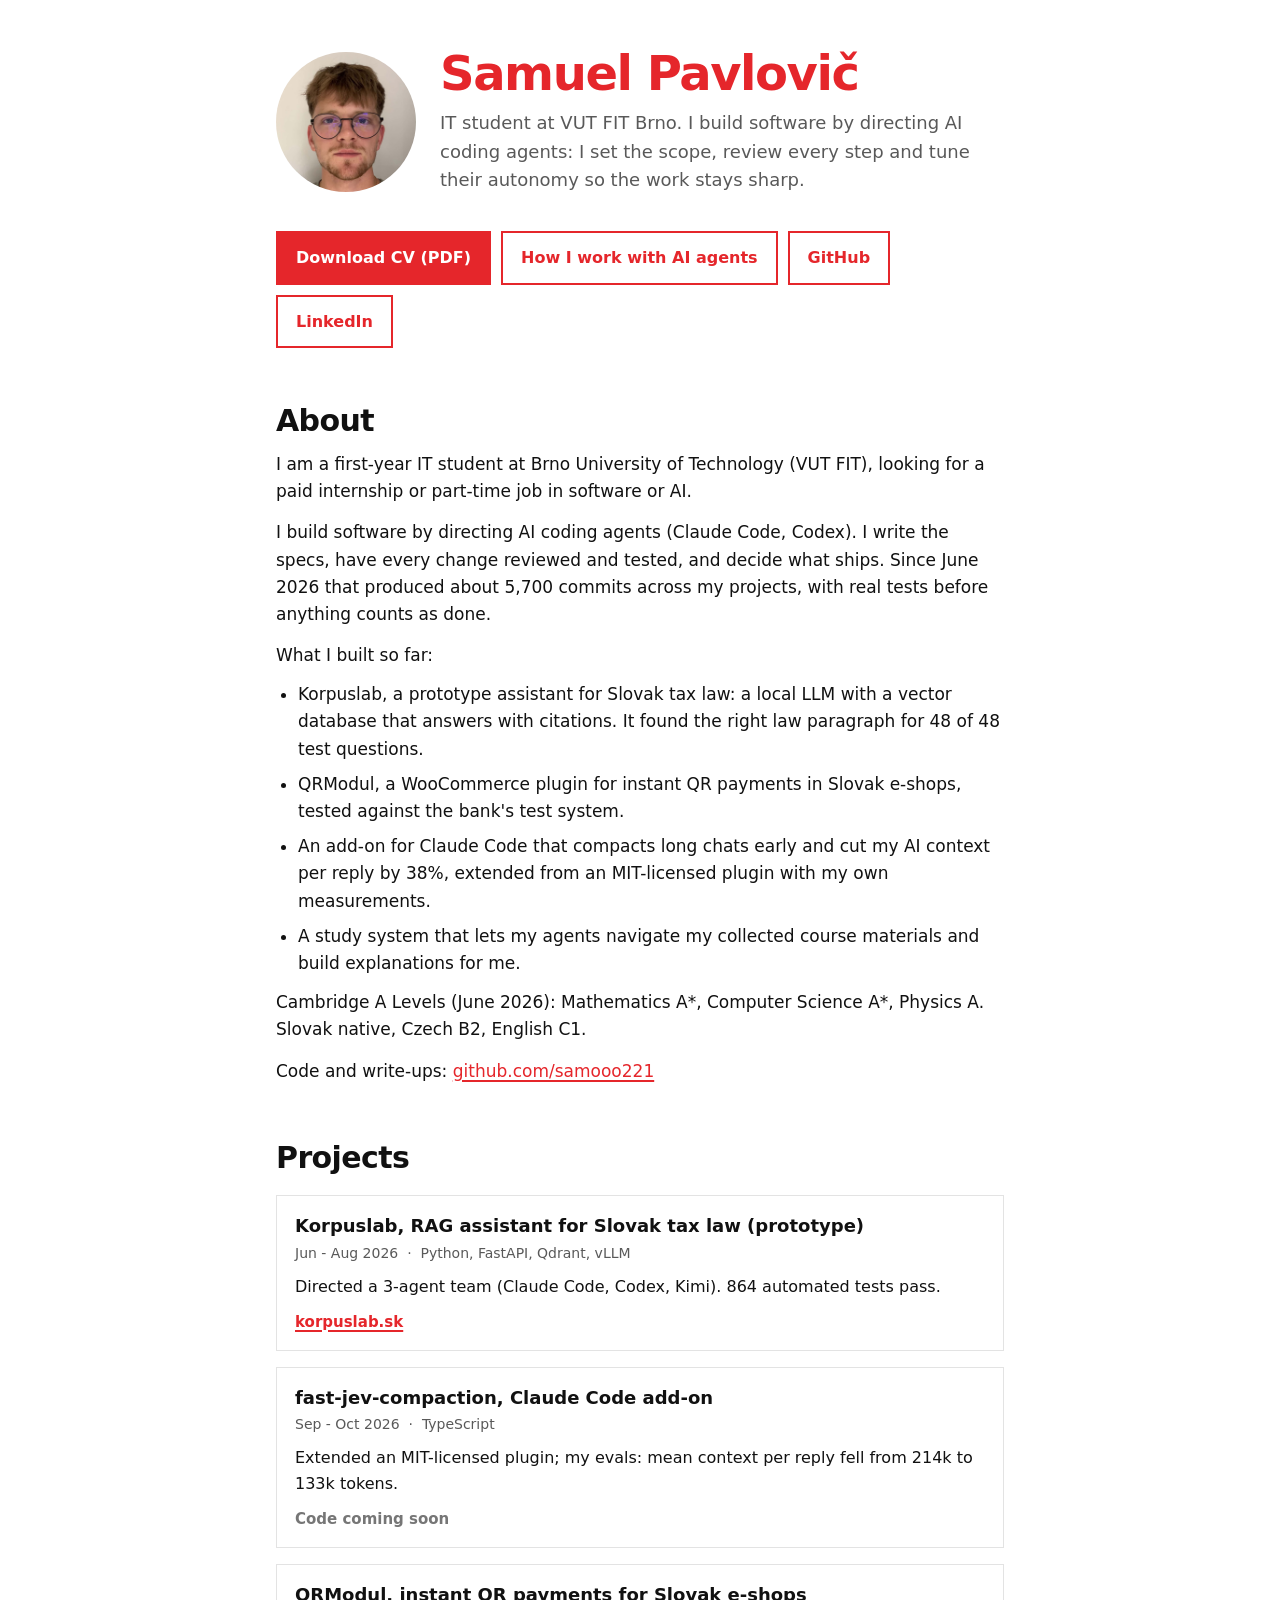
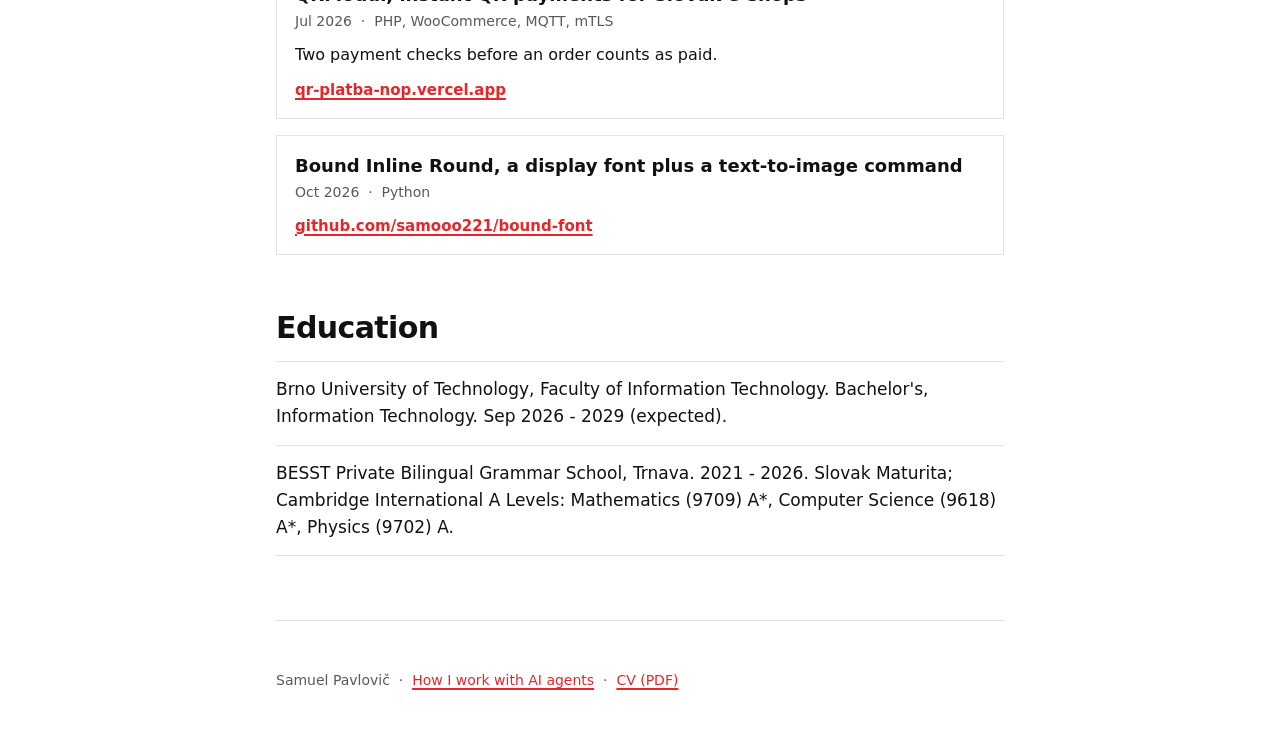
==== index.html @ 94da9de7 "Add personal site: landing page, agents case study, CV Co-Authored-By: Claude Fable 5.1 <noreply@ant" ====
<!doctype html>
<html lang="en">
<head>
<meta charset="utf-8">
<meta name="viewport" content="width=device-width, initial-scale=1">
<title>Samuel Pavlovič</title>
<meta name="description" content="IT student at VUT FIT Brno. I build software by directing AI coding agents.">
<link rel="stylesheet" href="style.css">
</head>
<body>
<div class="wrap">

<header class="hero home">
  <img src="photo.png" width="140" height="140" alt="Photo of Samuel Pavlovič">
  <div>
    <h1>Samuel Pavlovič</h1>
    <p>IT student at VUT FIT Brno. I build software by directing AI coding agents: I set the scope, review every step and tune their autonomy so the work stays sharp.</p>
  </div>
</header>

<div class="links">
  <a class="btn primary" href="cv/Pavlovic_Samuel_CV_EN.pdf">Download CV (PDF)</a>
  <a class="btn" href="agents.html">How I work with AI agents</a>
  <a class="btn" href="https://github.com/samooo221" rel="noopener">GitHub</a>
  <a class="btn" href="https://www.linkedin.com/in/samuel-pavlovi%C4%8D-3906b141b/" rel="noopener">LinkedIn</a>
</div>

<section id="about" class="about">
  <h2>About</h2>
  <p>I am a first-year IT student at Brno University of Technology (VUT FIT), looking for a paid internship or part-time job in software or AI.</p>
  <p>I build software by directing AI coding agents (Claude Code, Codex). I write the specs, have every change reviewed and tested, and decide what ships. Since June 2026 that produced about 5,700 commits across my projects, with real tests before anything counts as done.</p>
  <p>What I built so far:</p>
  <ul>
    <li>Korpuslab, a prototype assistant for Slovak tax law: a local LLM with a vector database that answers with citations. It found the right law paragraph for 48 of 48 test questions.</li>
    <li>QRModul, a WooCommerce plugin for instant QR payments in Slovak e-shops, tested against the bank's test system.</li>
    <li>An add-on for Claude Code that compacts long chats early and cut my AI context per reply by 38%, extended from an MIT-licensed plugin with my own measurements.</li>
    <li>A study system that lets my agents navigate my collected course materials and build explanations for me.</li>
  </ul>
  <p>Cambridge A Levels (June 2026): Mathematics A*, Computer Science A*, Physics A.<br>Slovak native, Czech B2, English C1.</p>
  <p>Code and write-ups: <a href="https://github.com/samooo221" rel="noopener">github.com/samooo221</a></p>
</section>

<section id="projects">
  <h2>Projects</h2>
  <div class="cards">
    <article class="card">
      <h3>Korpuslab, RAG assistant for Slovak tax law (prototype)</h3>
      <div class="meta">Jun - Aug 2026 &nbsp;·&nbsp; Python, FastAPI, Qdrant, vLLM</div>
      <p>Directed a 3-agent team (Claude Code, Codex, Kimi). 864 automated tests pass.</p>
      <div class="go"><a href="https://korpuslab.sk" rel="noopener">korpuslab.sk</a></div>
    </article>
    <article class="card">
      <h3>fast-jev-compaction, Claude Code add-on</h3>
      <div class="meta">Sep - Oct 2026 &nbsp;·&nbsp; TypeScript</div>
      <p>Extended an MIT-licensed plugin; my evals: mean context per reply fell from 214k to 133k tokens.</p>
      <div class="go soon">Code coming soon</div>
    </article>
    <article class="card">
      <h3>QRModul, instant QR payments for Slovak e-shops</h3>
      <div class="meta">Jul 2026 &nbsp;·&nbsp; PHP, WooCommerce, MQTT, mTLS</div>
      <p>Two payment checks before an order counts as paid.</p>
      <div class="go"><a href="https://qr-platba-nop.vercel.app" rel="noopener">qr-platba-nop.vercel.app</a></div>
    </article>
    <article class="card">
      <h3>Bound Inline Round, a display font plus a text-to-image command</h3>
      <div class="meta">Oct 2026 &nbsp;·&nbsp; Python</div>
      <div class="go"><a href="https://github.com/samooo221/bound-font" rel="noopener">github.com/samooo221/bound-font</a></div>
    </article>
  </div>
</section>

<section id="education">
  <h2>Education</h2>
  <ul class="edu">
    <li>Brno University of Technology, Faculty of Information Technology. Bachelor's, Information Technology. Sep 2026 - 2029 (expected).</li>
    <li>BESST Private Bilingual Grammar School, Trnava. 2021 - 2026. Slovak Maturita; Cambridge International A Levels: Mathematics (9709) A*, Computer Science (9618) A*, Physics (9702) A.</li>
  </ul>
</section>

<footer>Samuel Pavlovič &nbsp;·&nbsp; <a href="agents.html">How I work with AI agents</a> &nbsp;·&nbsp; <a href="cv/Pavlovic_Samuel_CV_EN.pdf">CV (PDF)</a></footer>
</div>
</body>
</html>
---- style.css ----
:root{--ink:#111;--mute:#595959;--soft:#767676;--line:#e3e3e3;--bg:#fff;--tint:#f6f6f6;--red:#E5262B;--softred:#f6c4c6;
--font:system-ui,-apple-system,"Segoe UI",Roboto,Helvetica,Arial,sans-serif;}
@media (prefers-color-scheme:dark){:root{--ink:#ededed;--mute:#b0b0b0;--soft:#8c8c8c;--line:#333;--bg:#111;--tint:#1a1a1a;--softred:#5a1f21}}
*{box-sizing:border-box}
html{-webkit-text-size-adjust:100%;color-scheme:light dark}
body{margin:0;background:var(--bg);color:var(--ink);font:400 17px/1.6 var(--font);overflow-wrap:break-word}
.wrap{max-width:760px;margin:0 auto;padding:0 16px}
section{padding:56px 0 0}
h1,h2,h3,p,ul,ol,dl,dd{margin:0}
p+p{margin-top:14px}
h1{font-size:clamp(32px,7vw,56px);line-height:1.06;font-weight:700;letter-spacing:-.03em}
h2{font-size:clamp(24px,4vw,30px);line-height:1.15;font-weight:700;letter-spacing:-.02em;margin-bottom:12px}
h3{font-size:17px;line-height:1.3;font-weight:600}
.eyebrow{font-size:12px;letter-spacing:.14em;text-transform:uppercase;font-weight:600;color:var(--red);margin-bottom:14px}
.lede{color:var(--mute);font-size:18px}
a{color:var(--red);text-decoration-thickness:1.5px;text-underline-offset:3px}
a:hover{text-decoration-thickness:3px}
.bar{width:48px;height:4px;background:var(--red);margin:28px 0}
.topnav{padding:20px 0 0;font-size:15px}
/* landing hero */
header.hero{padding:48px 0 8px}
.hero.home{display:flex;gap:24px;align-items:center}
.hero.home img{width:140px;height:140px;border-radius:50%;object-fit:cover;flex:none}
.hero.home h1{color:var(--red);font-size:clamp(30px,7vw,48px)}
.hero.home p{margin-top:10px;color:var(--mute);font-size:18px}
.links{display:flex;flex-wrap:wrap;gap:10px;margin-top:28px}
.btn{display:inline-block;padding:12px 18px;border:2px solid var(--red);font-weight:600;font-size:16px;text-decoration:none;color:var(--red)}
.btn:hover{background:var(--red);color:#fff}
.btn.primary{background:var(--red);color:#fff}
.btn.primary:hover{opacity:.88}
.about ul{padding-left:22px;margin:12px 0}
.about li{margin-top:8px}
/* project cards */
.cards{display:grid;gap:16px;margin-top:20px}
.card{border:1px solid var(--line);padding:18px 18px 16px}
.card h3{font-size:18px}
.card .meta{font-size:14px;color:var(--mute);margin-top:4px}
.card p{margin-top:10px;font-size:16px}
.card .go{margin-top:10px;font-size:15px;font-weight:600}
.card .soon{color:var(--soft)}
.edu{list-style:none;padding:0;margin-top:16px}
.edu li{padding:14px 0;border-top:1px solid var(--line)}
.edu li:last-child{border-bottom:1px solid var(--line)}
/* case study */
header.hero.case{padding:40px 0 8px}
.hero .who{font-size:15px;color:var(--mute);margin-bottom:24px;font-weight:500}
.hero .who b{color:var(--ink);font-weight:600}
.hero h1 em{font-style:normal;color:var(--red)}
.hero p.sub{margin-top:22px;font-size:19px;color:var(--mute)}
.nums{display:grid;grid-template-columns:repeat(3,1fr);margin-top:28px;border-top:1px solid var(--line)}
.num{padding:22px 16px 22px 0;border-bottom:1px solid var(--line)}
.num .n{font-size:clamp(34px,5vw,44px);font-weight:700;letter-spacing:-.03em;line-height:1}
.num .u{font-size:14px;font-weight:600;color:var(--red);margin:8px 0 6px}
.num p{font-size:14.5px;line-height:1.5;color:var(--mute)}
.fine{font-size:14px;color:var(--mute);margin-top:16px}
.dia{display:block;width:100%;height:auto}
figure{margin:28px 0 0}
.figbox{border:1px solid var(--line);padding:12px;background:#fff}
.sys-wide,.evo-wide{display:block}
.sys-narrow,.evo-narrow{display:none}
.phases{list-style:none;padding:0;border-top:1px solid var(--line)}
.phases li{display:grid;grid-template-columns:44px 1fr;gap:12px;padding:16px 0;border-bottom:1px solid var(--line)}
.pid{font-weight:700;color:var(--red);font-size:15px;padding-top:2px}
.dates{font-size:13px;color:var(--soft);margin:2px 0 6px;font-weight:500}
.phases p{color:var(--mute);font-size:15.5px}
.threads{margin-top:20px;display:flex;flex-wrap:wrap;gap:8px;align-items:center}
.threads .lbl{font-size:14px;font-weight:600;flex-basis:100%;margin-bottom:2px}
.threads.evo-narrow{display:none}
.chip{border:1px solid var(--ink);padding:3px 12px;border-radius:999px;font-size:13.5px;font-weight:500}
.stack{list-style:none;padding:0}
.stack>li{border:1px solid var(--ink);padding:14px 16px;margin-bottom:22px;position:relative;background:var(--bg)}
.stack>li:not(:last-child)::after{content:"";position:absolute;left:50%;bottom:-17px;width:2px;height:12px;background:var(--soft)}
.stack h3{font-size:16px}
.stack p,.stack li li{font-size:14.5px;color:var(--mute)}
.stack ul{padding:0;list-style:none;margin-top:6px}
.stack li li{padding:3px 0}
.stack li li b{color:var(--ink);font-weight:600}
.stack .red{border-color:var(--red)}
.stack .red h3{color:var(--red)}
.ideas{margin-top:28px}
.idea{display:grid;grid-template-columns:48px 1fr;gap:8px;padding:36px 0;border-top:1px solid var(--line)}
.idx{font-size:15px;font-weight:700;color:var(--red);padding-top:3px}
.idea h3{font-size:clamp(19px,3vw,22px);letter-spacing:-.015em;margin-bottom:16px}
.idea dl{display:grid;grid-template-columns:100px 1fr;gap:12px 18px}
.idea dt{font-size:12px;font-weight:600;letter-spacing:.1em;text-transform:uppercase;color:var(--soft);padding-top:5px}
.idea dt.lim{color:var(--red)}
.idea dd{font-size:16px;line-height:1.55}
.tags{display:flex;flex-wrap:wrap;gap:6px}
.tag{font-size:12.5px;border:1px solid var(--line);padding:2px 10px;color:var(--mute);border-radius:999px}
.legend{display:flex;flex-direction:column;gap:6px;margin:20px 0 4px;font-size:14px;color:var(--mute)}
.legend span{display:inline-flex;align-items:flex-start;gap:10px}
.dot{display:inline-block;width:10px;height:10px;border-radius:50%;flex:none;margin-right:10px;border:1.5px solid var(--ink)}
.legend .dot{margin:4px 0 0}
.r-strong .dot{background:var(--red);border-color:var(--red)}
.r-soft .dot{background:var(--softred);border-color:var(--red)}
.r-partial .dot{background:var(--bg);border-color:var(--ink)}
.r-missing .dot{background:var(--bg);border-color:var(--mute);border-style:dashed}
.r-missing{color:var(--mute)}
.skills{display:grid;grid-template-columns:repeat(2,1fr);gap:8px 36px;margin-top:20px}
.sg{padding:18px 0 8px;border-top:1px solid var(--ink)}
.sg h3{font-size:14px;margin-bottom:10px}
.sg ul{list-style:none;padding:0}
.sg li{font-size:15px;padding:4px 0;display:flex;align-items:flex-start;line-height:1.4}
.sg li .dot{margin-top:5px}
.sr{position:absolute;width:1px;height:1px;overflow:hidden;clip:rect(0 0 0 0)}
.two{display:grid;grid-template-columns:1fr;gap:36px;margin-top:28px}
.two h3.col{font-size:12px;letter-spacing:.12em;text-transform:uppercase;color:var(--red);margin-bottom:6px}
ol.list{list-style:none;padding:0;counter-reset:c}
.list li{padding:16px 0;border-top:1px solid var(--line);counter-increment:c;display:grid;grid-template-columns:28px 1fr;gap:4px}
.list li::before{content:counter(c);font-size:13px;font-weight:700;color:var(--red);padding-top:3px}
.list li h3{grid-column:2;font-size:16px}
.list li p{grid-column:2;color:var(--mute);font-size:15px;margin-top:2px}
.notshown{list-style:none;padding:0;margin-top:20px}
.notshown li{padding:10px 0 10px 22px;border-top:1px solid var(--line);position:relative;font-size:15.5px;color:var(--mute)}
.notshown li::before{content:"";position:absolute;left:0;top:19px;width:8px;height:2px;background:var(--red)}
.morelist{padding-left:20px;margin-top:12px}
footer{padding:48px 0 64px;margin-top:64px;border-top:1px solid var(--line);color:var(--mute);font-size:14px}
@media (max-width:760px){
 body{font-size:16px}
 section{padding-top:48px}
 .sys-wide,.evo-wide{display:none}
 .sys-narrow,.evo-narrow{display:block}
 .threads.evo-narrow{display:flex}
 .nums{grid-template-columns:1fr 1fr}
 .idea{grid-template-columns:1fr;padding:30px 0}
 .idea dl{grid-template-columns:1fr;gap:2px}
 .idea dt{padding-top:12px}
 .skills{grid-template-columns:1fr;gap:0}
}
@media (max-width:480px){.hero.home{flex-direction:column;align-items:flex-start}}
@media (max-width:340px){.nums{grid-template-columns:1fr}}
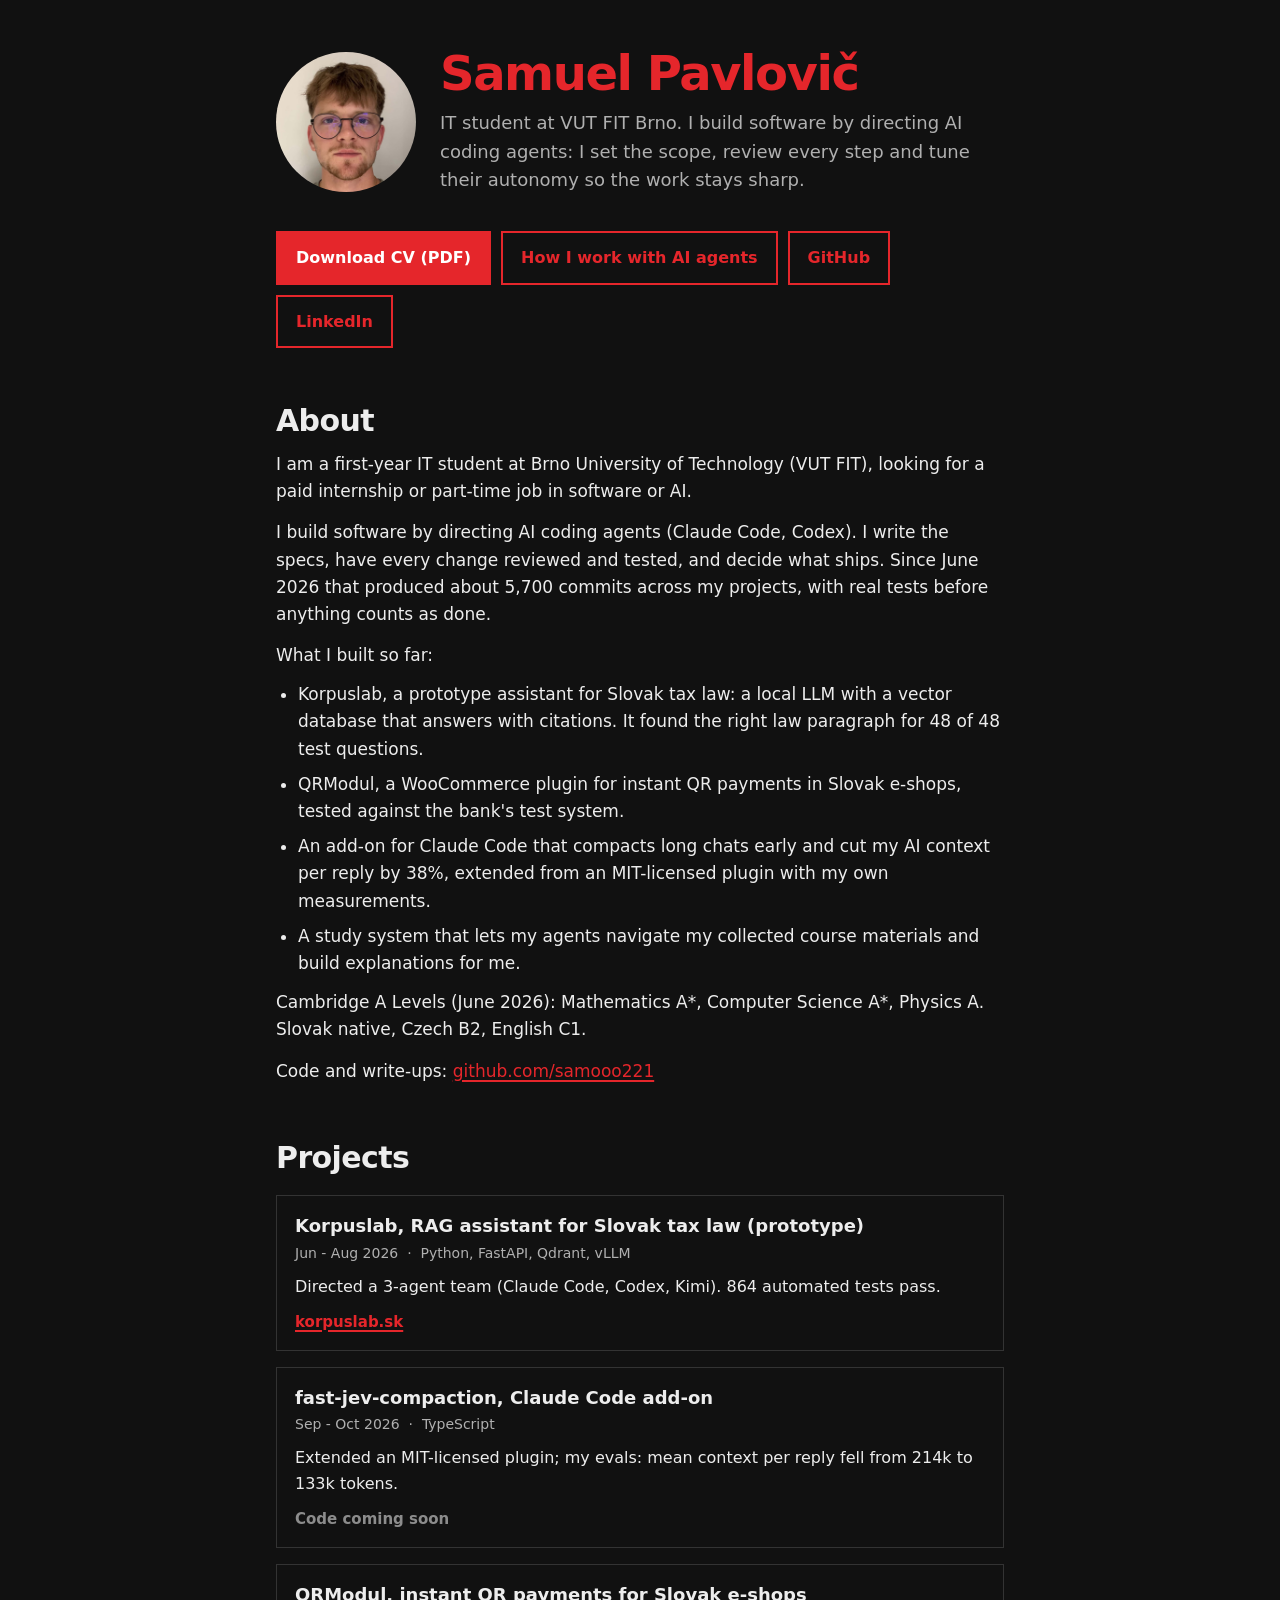
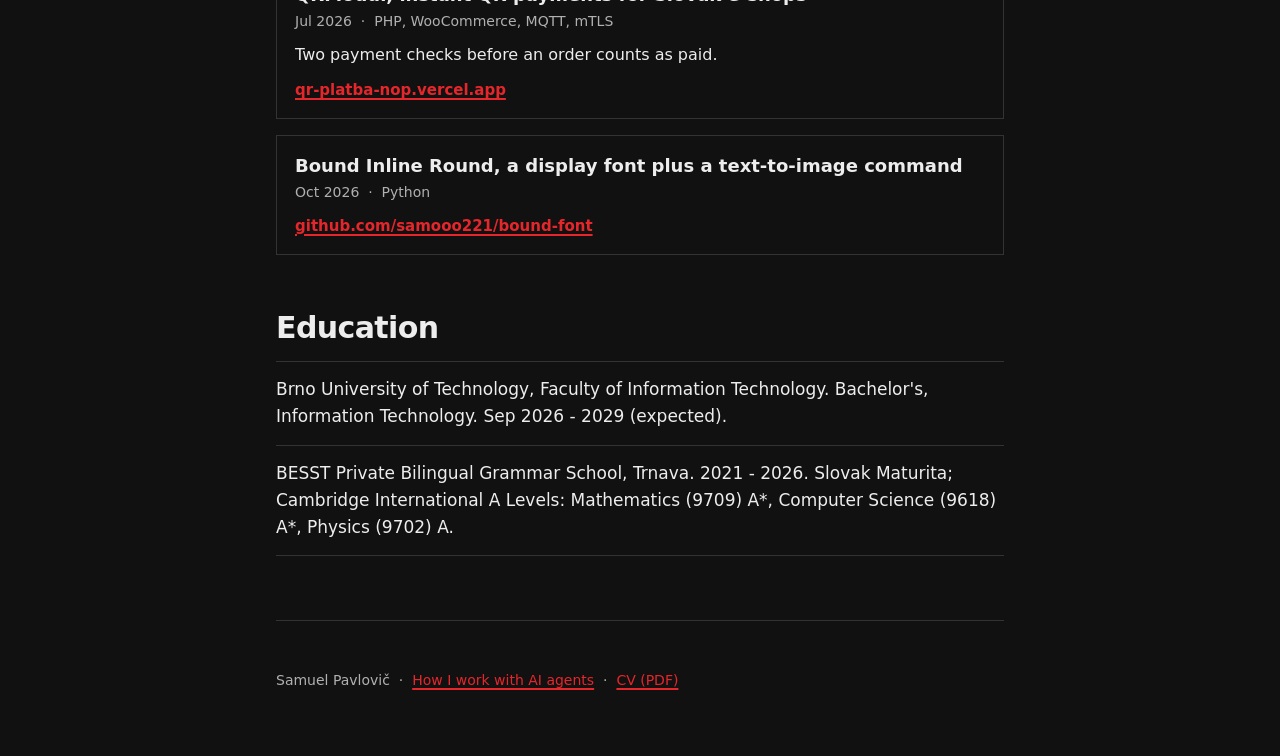
==== commit 111753cf: "Home: the agents button opens the short page Co-Authored-By: Claude Fable 5.1 <noreply@anthropic.com" ====
--- a/index.html
+++ b/index.html
@@ -20,7 +20,7 @@
 
 <div class="links">
   <a class="btn primary" href="cv/Pavlovic_Samuel_CV_EN.pdf">Download CV (PDF)</a>
-  <a class="btn" href="agents.html">How I work with AI agents</a>
+  <a class="btn" href="agents-short.html">How I work with AI agents</a>
   <a class="btn" href="https://github.com/samooo221" rel="noopener">GitHub</a>
   <a class="btn" href="https://www.linkedin.com/in/samuel-pavlovi%C4%8D-3906b141b/" rel="noopener">LinkedIn</a>
 </div>
@@ -77,7 +77,7 @@
   </ul>
 </section>
 
-<footer>Samuel Pavlovič &nbsp;·&nbsp; <a href="agents.html">How I work with AI agents</a> &nbsp;·&nbsp; <a href="cv/Pavlovic_Samuel_CV_EN.pdf">CV (PDF)</a></footer>
+<footer>Samuel Pavlovič &nbsp;·&nbsp; <a href="agents-short.html">How I work with AI agents</a> &nbsp;·&nbsp; <a href="cv/Pavlovic_Samuel_CV_EN.pdf">CV (PDF)</a></footer>
 </div>
 </body>
 </html>
--- a/style.css
+++ b/style.css
@@ -1,12 +1,13 @@
-:root{--ink:#111;--mute:#595959;--soft:#767676;--line:#e3e3e3;--bg:#fff;--tint:#f6f6f6;--red:#E5262B;--softred:#f6c4c6;
---font:system-ui,-apple-system,"Segoe UI",Roboto,Helvetica,Arial,sans-serif;}
-@media (prefers-color-scheme:dark){:root{--ink:#ededed;--mute:#b0b0b0;--soft:#8c8c8c;--line:#333;--bg:#111;--tint:#1a1a1a;--softred:#5a1f21}}
+/* One dark theme for every visitor: near-black page, light text, one red accent. */
+:root{--ink:#ededed;--mute:#b0b0b0;--soft:#8c8c8c;--line:#333;--bg:#111;--tint:#1a1a1a;--red:#E5262B;
+--font:system-ui,-apple-system,"Segoe UI",Roboto,Helvetica,Arial,sans-serif;
+--mono:ui-monospace,SFMono-Regular,Menlo,Consolas,"Liberation Mono",monospace;}
 *{box-sizing:border-box}
-html{-webkit-text-size-adjust:100%;color-scheme:light dark}
+html{-webkit-text-size-adjust:100%;color-scheme:dark;background:var(--bg)}
 body{margin:0;background:var(--bg);color:var(--ink);font:400 17px/1.6 var(--font);overflow-wrap:break-word}
 .wrap{max-width:760px;margin:0 auto;padding:0 16px}
 section{padding:56px 0 0}
-h1,h2,h3,p,ul,ol,dl,dd{margin:0}
+h1,h2,h3,h4,p,ul,ol,dl,dd{margin:0}
 p+p{margin-top:14px}
 h1{font-size:clamp(32px,7vw,56px);line-height:1.06;font-weight:700;letter-spacing:-.03em}
 h2{font-size:clamp(24px,4vw,30px);line-height:1.15;font-weight:700;letter-spacing:-.02em;margin-bottom:12px}
@@ -15,6 +16,7 @@
 .lede{color:var(--mute);font-size:18px}
 a{color:var(--red);text-decoration-thickness:1.5px;text-underline-offset:3px}
 a:hover{text-decoration-thickness:3px}
+::selection{background:var(--red);color:#fff}
 .bar{width:48px;height:4px;background:var(--red);margin:28px 0}
 .topnav{padding:20px 0 0;font-size:15px}
 /* landing hero */
@@ -52,10 +54,13 @@
 .num .n{font-size:clamp(34px,5vw,44px);font-weight:700;letter-spacing:-.03em;line-height:1}
 .num .u{font-size:14px;font-weight:600;color:var(--red);margin:8px 0 6px}
 .num p{font-size:14.5px;line-height:1.5;color:var(--mute)}
-.fine{font-size:14px;color:var(--mute);margin-top:16px}
-.dia{display:block;width:100%;height:auto}
+/* short case study: four number tiles as a 2 x 2 grid on wide screens */
+@media (min-width:761px){.nums.four{grid-template-columns:repeat(2,1fr)}}
+/* diagrams: dark SVGs sit straight on the page, no box around them */
 figure{margin:28px 0 0}
-.figbox{border:1px solid var(--line);padding:12px;background:#fff}
+.figbox{margin:0}
+.dia{display:block;width:100%;max-width:100%;height:auto}
+figcaption{font-size:14px;color:var(--mute);margin-top:10px}
 .sys-wide,.evo-wide{display:block}
 .sys-narrow,.evo-narrow{display:none}
 .phases{list-style:none;padding:0;border-top:1px solid var(--line)}
@@ -66,9 +71,9 @@
 .threads{margin-top:20px;display:flex;flex-wrap:wrap;gap:8px;align-items:center}
 .threads .lbl{font-size:14px;font-weight:600;flex-basis:100%;margin-bottom:2px}
 .threads.evo-narrow{display:none}
-.chip{border:1px solid var(--ink);padding:3px 12px;border-radius:999px;font-size:13.5px;font-weight:500}
+.chip{border:1px solid var(--red);padding:3px 12px;border-radius:999px;font-size:13.5px;font-weight:500}
 .stack{list-style:none;padding:0}
-.stack>li{border:1px solid var(--ink);padding:14px 16px;margin-bottom:22px;position:relative;background:var(--bg)}
+.stack>li{border:1px solid var(--soft);border-radius:6px;padding:14px 16px;margin-bottom:22px;position:relative;background:var(--bg)}
 .stack>li:not(:last-child)::after{content:"";position:absolute;left:50%;bottom:-17px;width:2px;height:12px;background:var(--soft)}
 .stack h3{font-size:16px}
 .stack p,.stack li li{font-size:14.5px;color:var(--mute)}
@@ -77,55 +82,72 @@
 .stack li li b{color:var(--ink);font-weight:600}
 .stack .red{border-color:var(--red)}
 .stack .red h3{color:var(--red)}
+/* fold-out rows: ideas, principles, limits (native <details>) */
+.fold{border-top:1px solid var(--line)}
+.fold details{border-bottom:1px solid var(--line)}
+.fold summary{display:block;list-style:none;cursor:pointer;padding:15px 0;-webkit-tap-highlight-color:transparent}
+.fold .row{display:grid;grid-template-columns:22px 1fr 18px;gap:10px;align-items:baseline}
+.fold summary::-webkit-details-marker{display:none}
+.fold summary::marker{content:""}
+.fold summary:focus-visible{outline:2px solid var(--red);outline-offset:4px}
+.fold summary .q{font-size:16.5px;line-height:1.45}
+.fold summary:hover .q{color:#fff}
+.fold summary .dash{display:block;width:10px;height:2px;background:var(--red);transform:translateY(-5px)}
+.chev{display:block;width:8px;height:8px;border-right:2px solid var(--soft);border-bottom:2px solid var(--soft);transform:translateY(-4px) rotate(45deg);transition:transform .15s}
+.fold details[open]>summary .chev{transform:translateY(0) rotate(-135deg);border-color:var(--red)}
+.fold summary:hover .chev{border-color:var(--ink)}
+.fold .more{padding:0 28px 22px 32px;color:var(--mute);font-size:16px;line-height:1.6}
+.fold .more p+p{margin-top:10px}
+.rules summary .q{font-weight:600;font-size:17px}
+/* idea cards */
 .ideas{margin-top:28px}
-.idea{display:grid;grid-template-columns:48px 1fr;gap:8px;padding:36px 0;border-top:1px solid var(--line)}
-.idx{font-size:15px;font-weight:700;color:var(--red);padding-top:3px}
-.idea h3{font-size:clamp(19px,3vw,22px);letter-spacing:-.015em;margin-bottom:16px}
+.theme{display:flex;justify-content:space-between;gap:12px;font-size:12px;letter-spacing:.12em;text-transform:uppercase;font-weight:600;color:var(--soft);margin:36px 0 10px}
+.theme:first-child{margin-top:8px}
+.theme span{color:var(--red);letter-spacing:.06em}
+.ideas .row{grid-template-columns:36px 1fr 18px}
+.idx{font-size:15px;font-weight:700;color:var(--red);font-variant-numeric:tabular-nums}
+.idea .body{padding:4px 0 32px 46px}
+.idea h4{font-size:clamp(19px,3vw,22px);line-height:1.25;letter-spacing:-.015em;margin-bottom:16px}
 .idea dl{display:grid;grid-template-columns:100px 1fr;gap:12px 18px}
 .idea dt{font-size:12px;font-weight:600;letter-spacing:.1em;text-transform:uppercase;color:var(--soft);padding-top:5px}
 .idea dt.lim{color:var(--red)}
 .idea dd{font-size:16px;line-height:1.55}
 .tags{display:flex;flex-wrap:wrap;gap:6px}
 .tag{font-size:12.5px;border:1px solid var(--line);padding:2px 10px;color:var(--mute);border-radius:999px}
-.legend{display:flex;flex-direction:column;gap:6px;margin:20px 0 4px;font-size:14px;color:var(--mute)}
-.legend span{display:inline-flex;align-items:flex-start;gap:10px}
-.dot{display:inline-block;width:10px;height:10px;border-radius:50%;flex:none;margin-right:10px;border:1.5px solid var(--ink)}
-.legend .dot{margin:4px 0 0}
-.r-strong .dot{background:var(--red);border-color:var(--red)}
-.r-soft .dot{background:var(--softred);border-color:var(--red)}
-.r-partial .dot{background:var(--bg);border-color:var(--ink)}
-.r-missing .dot{background:var(--bg);border-color:var(--mute);border-style:dashed}
-.r-missing{color:var(--mute)}
-.skills{display:grid;grid-template-columns:repeat(2,1fr);gap:8px 36px;margin-top:20px}
-.sg{padding:18px 0 8px;border-top:1px solid var(--ink)}
-.sg h3{font-size:14px;margin-bottom:10px}
-.sg ul{list-style:none;padding:0}
-.sg li{font-size:15px;padding:4px 0;display:flex;align-items:flex-start;line-height:1.4}
-.sg li .dot{margin-top:5px}
-.sr{position:absolute;width:1px;height:1px;overflow:hidden;clip:rect(0 0 0 0)}
-.two{display:grid;grid-template-columns:1fr;gap:36px;margin-top:28px}
-.two h3.col{font-size:12px;letter-spacing:.12em;text-transform:uppercase;color:var(--red);margin-bottom:6px}
-ol.list{list-style:none;padding:0;counter-reset:c}
-.list li{padding:16px 0;border-top:1px solid var(--line);counter-increment:c;display:grid;grid-template-columns:28px 1fr;gap:4px}
-.list li::before{content:counter(c);font-size:13px;font-weight:700;color:var(--red);padding-top:3px}
-.list li h3{grid-column:2;font-size:16px}
-.list li p{grid-column:2;color:var(--mute);font-size:15px;margin-top:2px}
-.notshown{list-style:none;padding:0;margin-top:20px}
-.notshown li{padding:10px 0 10px 22px;border-top:1px solid var(--line);position:relative;font-size:15.5px;color:var(--mute)}
-.notshown li::before{content:"";position:absolute;left:0;top:19px;width:8px;height:2px;background:var(--red)}
-.morelist{padding-left:20px;margin-top:12px}
+/* replayed terminal scenes: terminal.js types them out; without it the full text shows */
+.term{position:relative;margin:24px 0 0;background:#050505;border:1px solid #2e2e2e;border-radius:10px;overflow:hidden}
+.term::before{content:"re-created from a session of " attr(data-date);display:block;padding:8px 84px 8px 62px;font:12px/1.5 var(--mono);color:var(--soft);border-bottom:1px solid #222;
+background:radial-gradient(circle at 18px 50%,var(--red) 0 4px,transparent 4.5px),radial-gradient(circle at 32px 50%,#3d3d3d 0 4px,transparent 4.5px),radial-gradient(circle at 46px 50%,#3d3d3d 0 4px,transparent 4.5px),#151515}
+.term pre{margin:0;padding:14px 16px 16px;font:13.5px/1.55 var(--mono);color:#c9c9c9;white-space:normal;overflow:hidden}
+.term pre span{display:block;white-space:pre-wrap;overflow-wrap:anywhere;padding-left:2ch}
+.term [data-kind=user]{color:#f4f4f4}
+.term [data-kind=user]::before{content:"\203A";display:inline-block;width:2ch;margin-left:-2ch;color:var(--red);font-weight:700}
+.term [data-kind=check-fail]{color:var(--red);font-weight:600}
+.term [data-kind=check-pass]{color:#7cb38a}
+.term [data-kind=note]{color:var(--soft)}
+.term .off{visibility:hidden}
+.term .typing::after{content:"";display:inline-block;width:.6em;height:1.1em;margin-left:1px;vertical-align:-.2em;background:#e8e8e8}
+.term-replay{position:absolute;top:5px;right:8px;font:12px/1.4 var(--mono);color:var(--mute);background:transparent;border:1px solid #3a3a3a;border-radius:5px;padding:2px 10px;cursor:pointer}
+.term-replay:hover{color:var(--ink);border-color:var(--red)}
+.term-replay:focus-visible{outline:2px solid var(--red);outline-offset:2px}
+.card .term{margin-top:16px}
+@media print{.term .off{visibility:visible}.term-replay{display:none}}
+@media (max-width:480px){.term pre{font-size:13px;padding:12px 12px 14px}.term::before{padding-left:58px}}
 footer{padding:48px 0 64px;margin-top:64px;border-top:1px solid var(--line);color:var(--mute);font-size:14px}
+/* phones: the two box diagrams swap to text lists; the other diagrams scale down */
 @media (max-width:760px){
  body{font-size:16px}
  section{padding-top:48px}
+ .nums{grid-template-columns:1fr 1fr}
+ .idea .body{padding:0 0 26px 0}
+ .idea dl{grid-template-columns:1fr;gap:2px}
+ .idea dt{padding-top:12px}
+ .fold .more{padding:0 0 20px 32px}
+}
+@media (max-width:600px){
  .sys-wide,.evo-wide{display:none}
  .sys-narrow,.evo-narrow{display:block}
  .threads.evo-narrow{display:flex}
- .nums{grid-template-columns:1fr 1fr}
- .idea{grid-template-columns:1fr;padding:30px 0}
- .idea dl{grid-template-columns:1fr;gap:2px}
- .idea dt{padding-top:12px}
- .skills{grid-template-columns:1fr;gap:0}
 }
 @media (max-width:480px){.hero.home{flex-direction:column;align-items:flex-start}}
 @media (max-width:340px){.nums{grid-template-columns:1fr}}
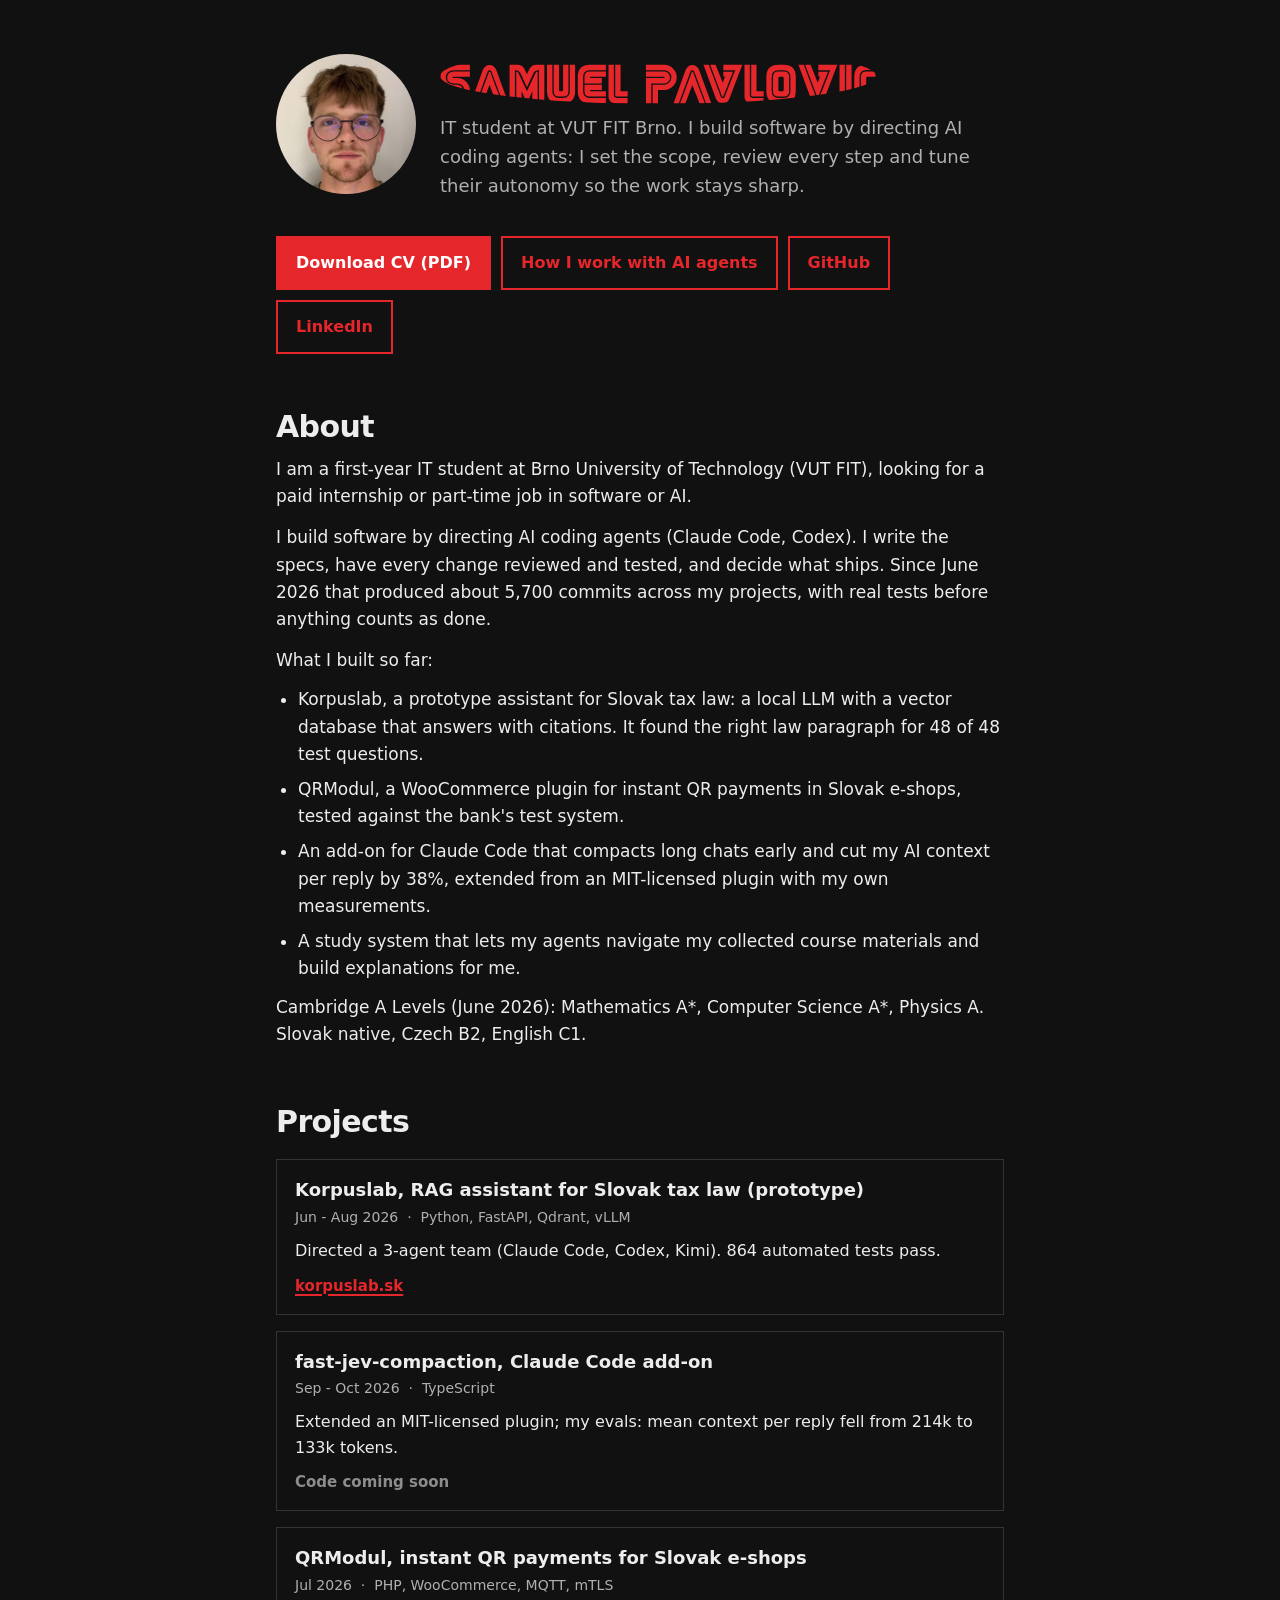
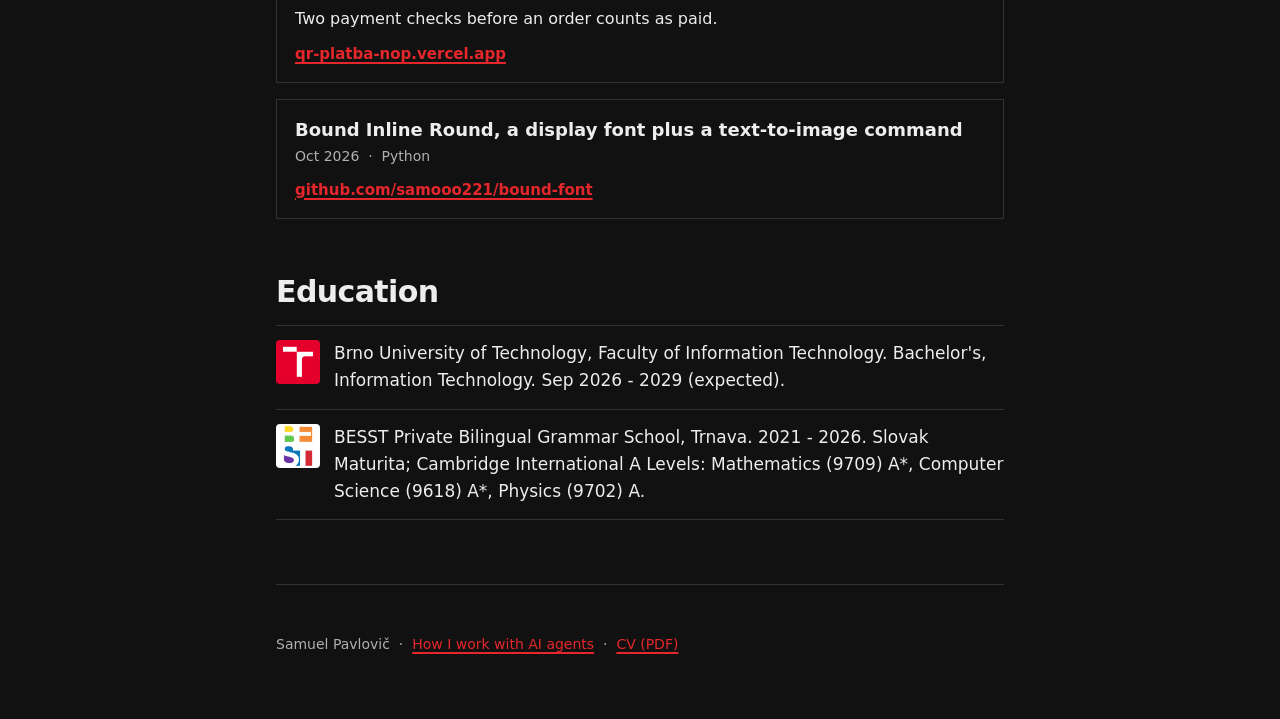
==== commit 5d570de1: "Header name as SVG outlines, education logos, drop duplicate GitHub line Co-Authored-By: Claude Fabl" ====
--- a/index.html
+++ b/index.html
@@ -13,7 +13,7 @@
 <header class="hero home">
   <img src="photo.png" width="140" height="140" alt="Photo of Samuel Pavlovič">
   <div>
-    <h1>Samuel Pavlovič</h1>
+    <h1><img src="name.svg" alt="Samuel Pavlovič" height="56"></h1>
     <p>IT student at VUT FIT Brno. I build software by directing AI coding agents: I set the scope, review every step and tune their autonomy so the work stays sharp.</p>
   </div>
 </header>
@@ -37,7 +37,6 @@
     <li>A study system that lets my agents navigate my collected course materials and build explanations for me.</li>
   </ul>
   <p>Cambridge A Levels (June 2026): Mathematics A*, Computer Science A*, Physics A.<br>Slovak native, Czech B2, English C1.</p>
-  <p>Code and write-ups: <a href="https://github.com/samooo221" rel="noopener">github.com/samooo221</a></p>
 </section>
 
 <section id="projects">
@@ -72,8 +71,8 @@
 <section id="education">
   <h2>Education</h2>
   <ul class="edu">
-    <li>Brno University of Technology, Faculty of Information Technology. Bachelor's, Information Technology. Sep 2026 - 2029 (expected).</li>
-    <li>BESST Private Bilingual Grammar School, Trnava. 2021 - 2026. Slovak Maturita; Cambridge International A Levels: Mathematics (9709) A*, Computer Science (9618) A*, Physics (9702) A.</li>
+    <li><img src="logos/vut.png" width="44" height="44" alt="VUT Brno logo"><span>Brno University of Technology, Faculty of Information Technology. Bachelor's, Information Technology. Sep 2026 - 2029 (expected).</span></li>
+    <li><img src="logos/besst.png" width="44" height="44" alt="BESST logo"><span>BESST Private Bilingual Grammar School, Trnava. 2021 - 2026. Slovak Maturita; Cambridge International A Levels: Mathematics (9709) A*, Computer Science (9618) A*, Physics (9702) A.</span></li>
   </ul>
 </section>
 
--- a/style.css
+++ b/style.css
@@ -24,6 +24,7 @@
 .hero.home{display:flex;gap:24px;align-items:center}
 .hero.home img{width:140px;height:140px;border-radius:50%;object-fit:cover;flex:none}
 .hero.home h1{color:var(--red);font-size:clamp(30px,7vw,48px)}
+.hero.home h1 img{display:block;height:clamp(40px,9vw,56px);width:auto;max-width:100%}
 .hero.home p{margin-top:10px;color:var(--mute);font-size:18px}
 .links{display:flex;flex-wrap:wrap;gap:10px;margin-top:28px}
 .btn{display:inline-block;padding:12px 18px;border:2px solid var(--red);font-weight:600;font-size:16px;text-decoration:none;color:var(--red)}
@@ -42,6 +43,8 @@
 .card .soon{color:var(--soft)}
 .edu{list-style:none;padding:0;margin-top:16px}
 .edu li{padding:14px 0;border-top:1px solid var(--line)}
+.edu li{display:flex;gap:14px;align-items:flex-start}
+.edu li img{width:44px;height:44px;flex:none;border-radius:4px}
 .edu li:last-child{border-bottom:1px solid var(--line)}
 /* case study */
 header.hero.case{padding:40px 0 8px}
@@ -131,6 +134,9 @@
 .term-replay:hover{color:var(--ink);border-color:var(--red)}
 .term-replay:focus-visible{outline:2px solid var(--red);outline-offset:2px}
 .card .term{margin-top:16px}
+/* still cards: same look, no replay button, final text shown at once */
+.term.still::before{padding-right:16px}
+.fold .more .term{margin-top:18px}
 @media print{.term .off{visibility:visible}.term-replay{display:none}}
 @media (max-width:480px){.term pre{font-size:13px;padding:12px 12px 14px}.term::before{padding-left:58px}}
 footer{padding:48px 0 64px;margin-top:64px;border-top:1px solid var(--line);color:var(--mute);font-size:14px}
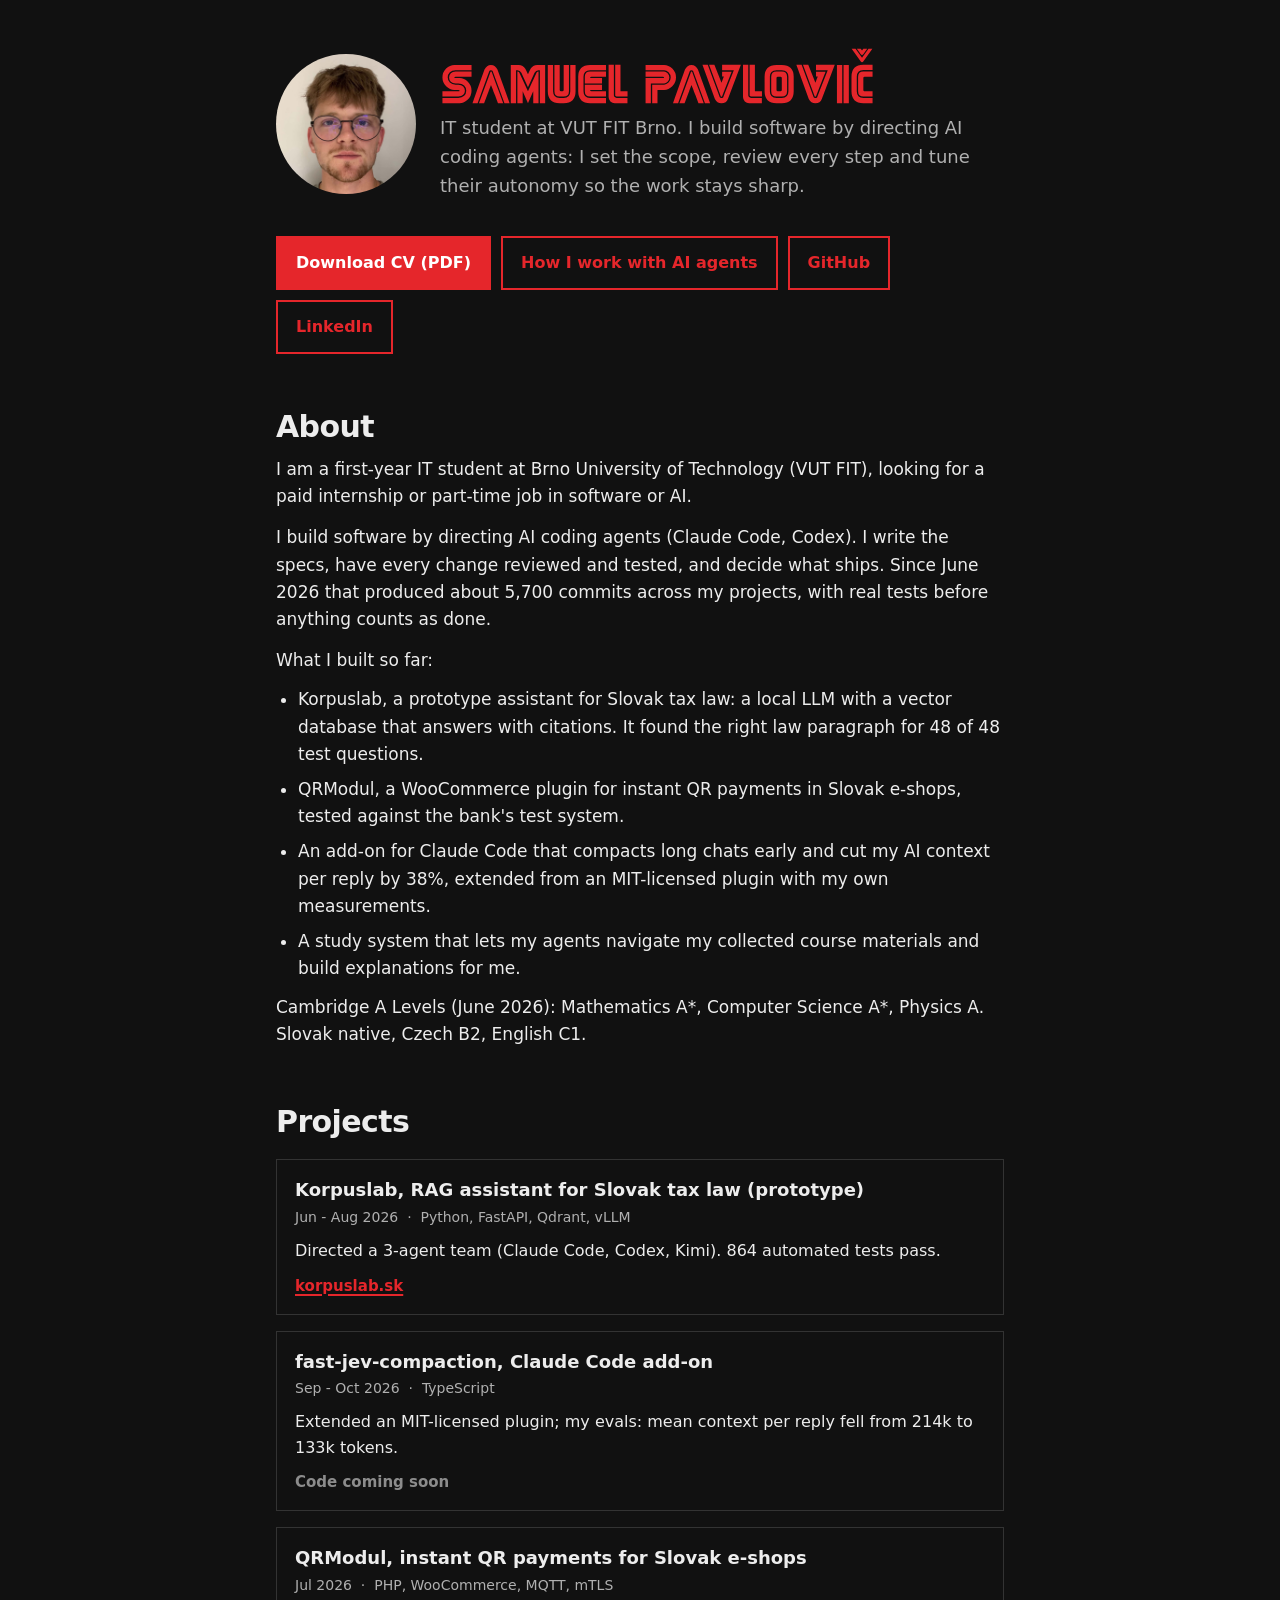
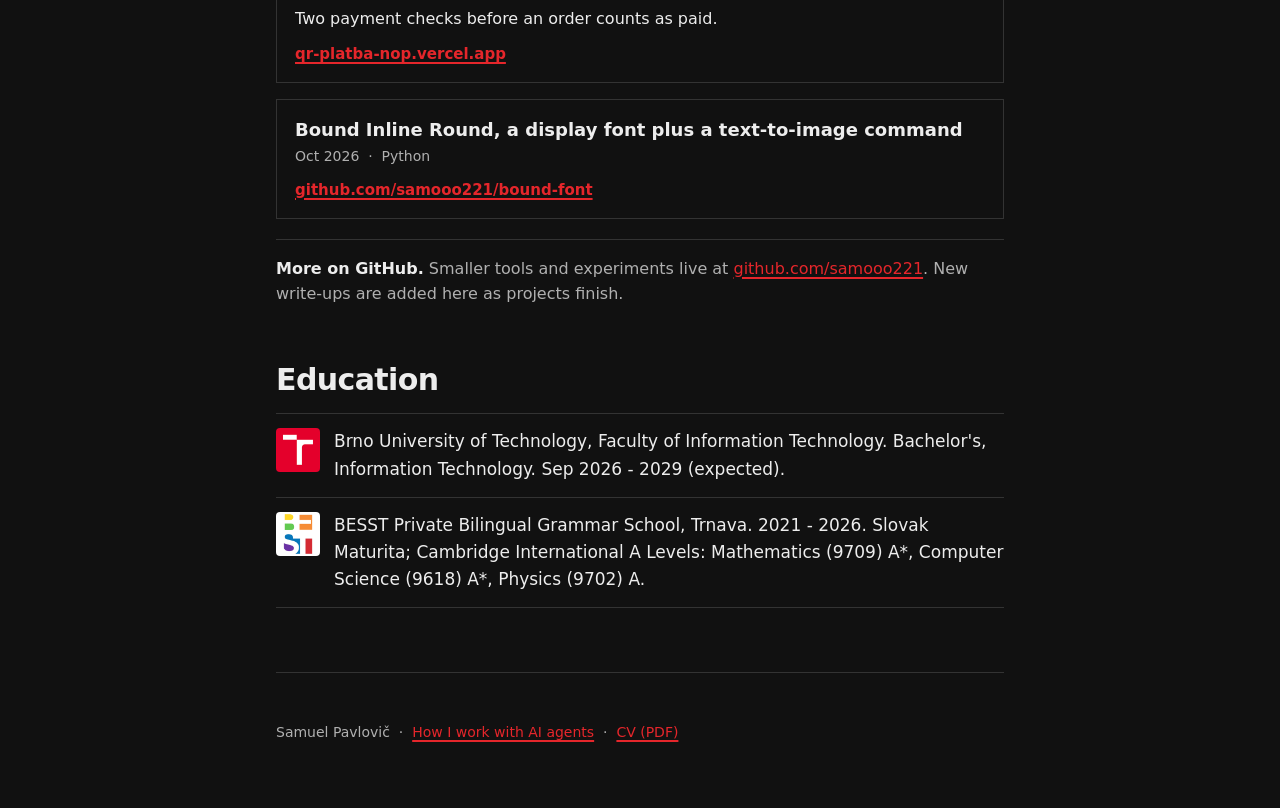
==== commit 973939f6: "Projects: more-on-GitHub line Co-Authored-By: Claude Fable 5.1 <noreply@anthropic.com>" ====
--- a/index.html
+++ b/index.html
@@ -66,6 +66,7 @@
       <div class="go"><a href="https://github.com/samooo221/bound-font" rel="noopener">github.com/samooo221/bound-font</a></div>
     </article>
   </div>
+  <p class="more"><strong>More on GitHub.</strong> Smaller tools and experiments live at <a href="https://github.com/samooo221" rel="noopener">github.com/samooo221</a>. New write-ups are added here as projects finish.</p>
 </section>
 
 <section id="education">
--- a/style.css
+++ b/style.css
@@ -24,7 +24,7 @@
 .hero.home{display:flex;gap:24px;align-items:center}
 .hero.home img{width:140px;height:140px;border-radius:50%;object-fit:cover;flex:none}
 .hero.home h1{color:var(--red);font-size:clamp(30px,7vw,48px)}
-.hero.home h1 img{display:block;height:clamp(40px,9vw,56px);width:auto;max-width:100%}
+.hero.home h1 img{display:block;height:clamp(40px,9vw,56px);width:auto;max-width:100%;border-radius:0;object-fit:contain}
 .hero.home p{margin-top:10px;color:var(--mute);font-size:18px}
 .links{display:flex;flex-wrap:wrap;gap:10px;margin-top:28px}
 .btn{display:inline-block;padding:12px 18px;border:2px solid var(--red);font-weight:600;font-size:16px;text-decoration:none;color:var(--red)}
@@ -37,6 +37,8 @@
 .cards{display:grid;gap:16px;margin-top:20px}
 .card{border:1px solid var(--line);padding:18px 18px 16px}
 .card h3{font-size:18px}
+.more{margin-top:20px;padding-top:16px;border-top:1px solid var(--line);color:var(--mute);font-size:16px}
+.more strong{color:var(--ink);font-weight:600}
 .card .meta{font-size:14px;color:var(--mute);margin-top:4px}
 .card p{margin-top:10px;font-size:16px}
 .card .go{margin-top:10px;font-size:15px;font-weight:600}
